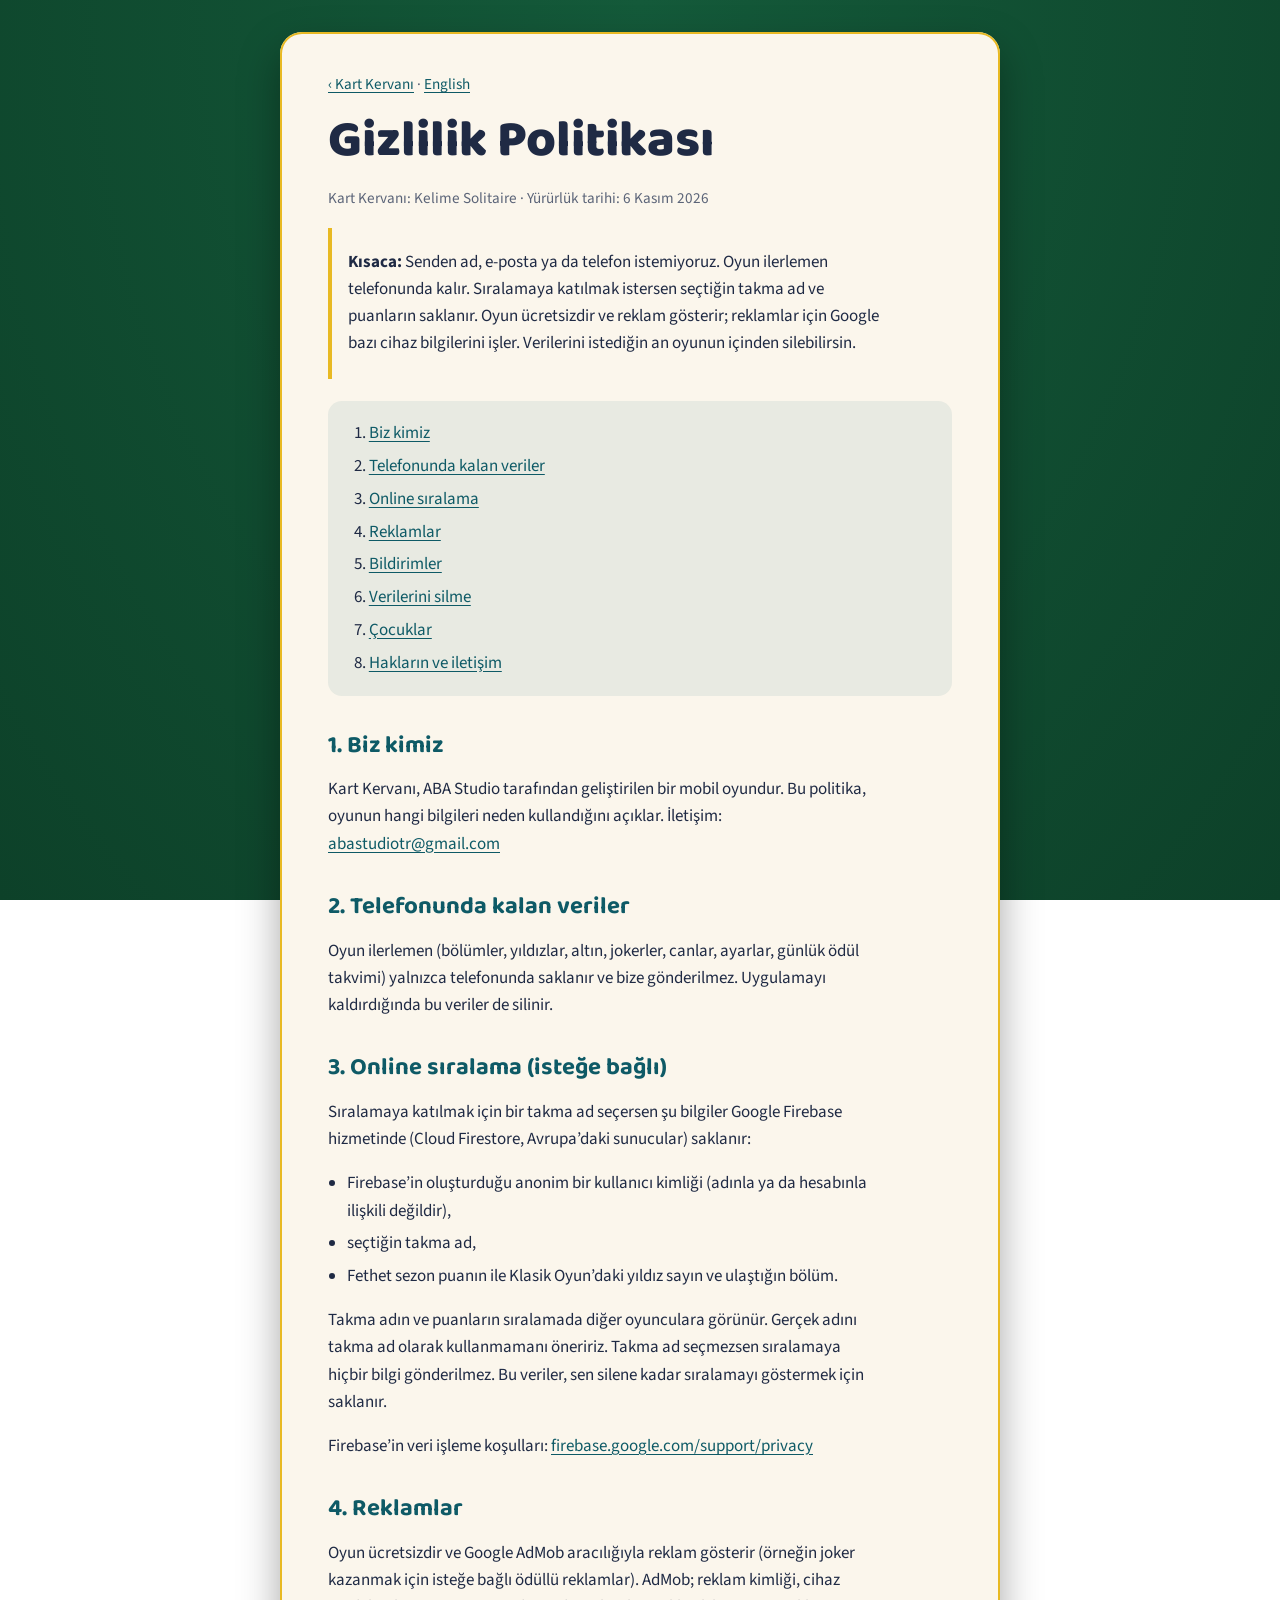
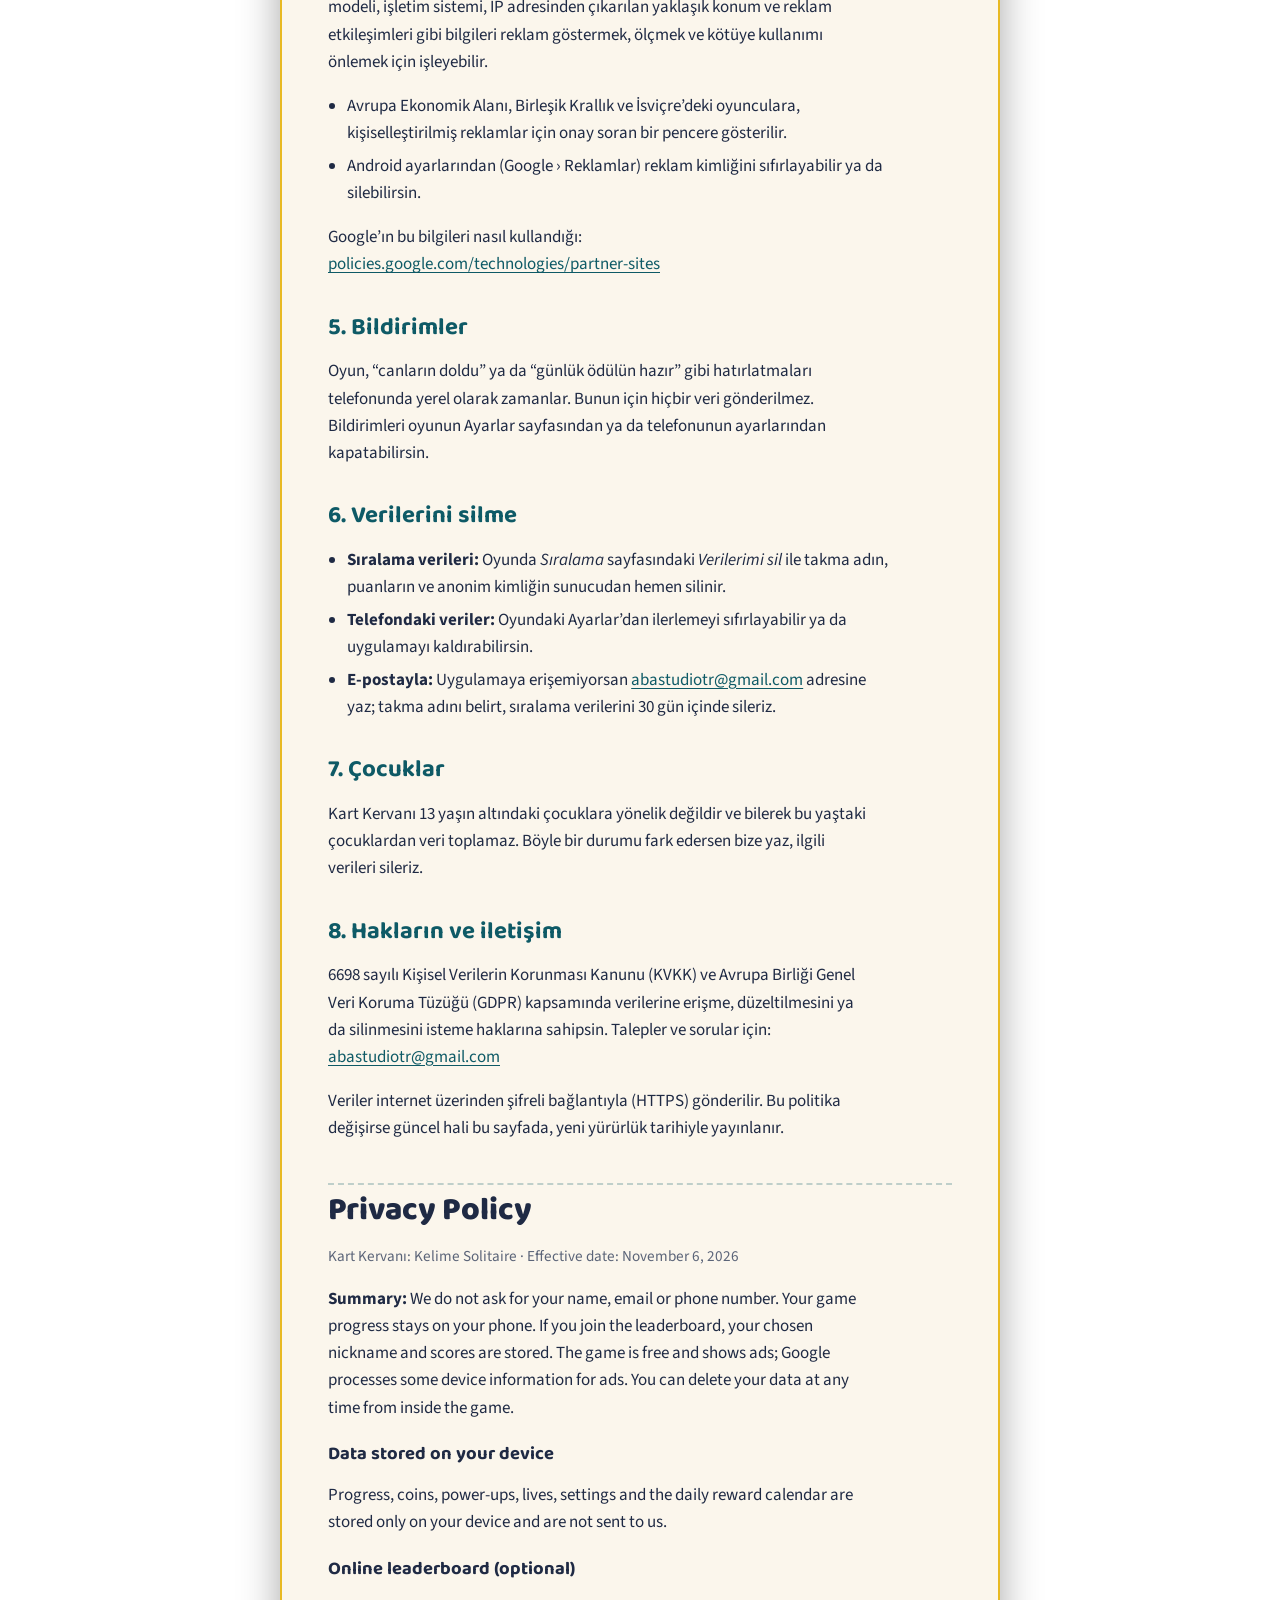
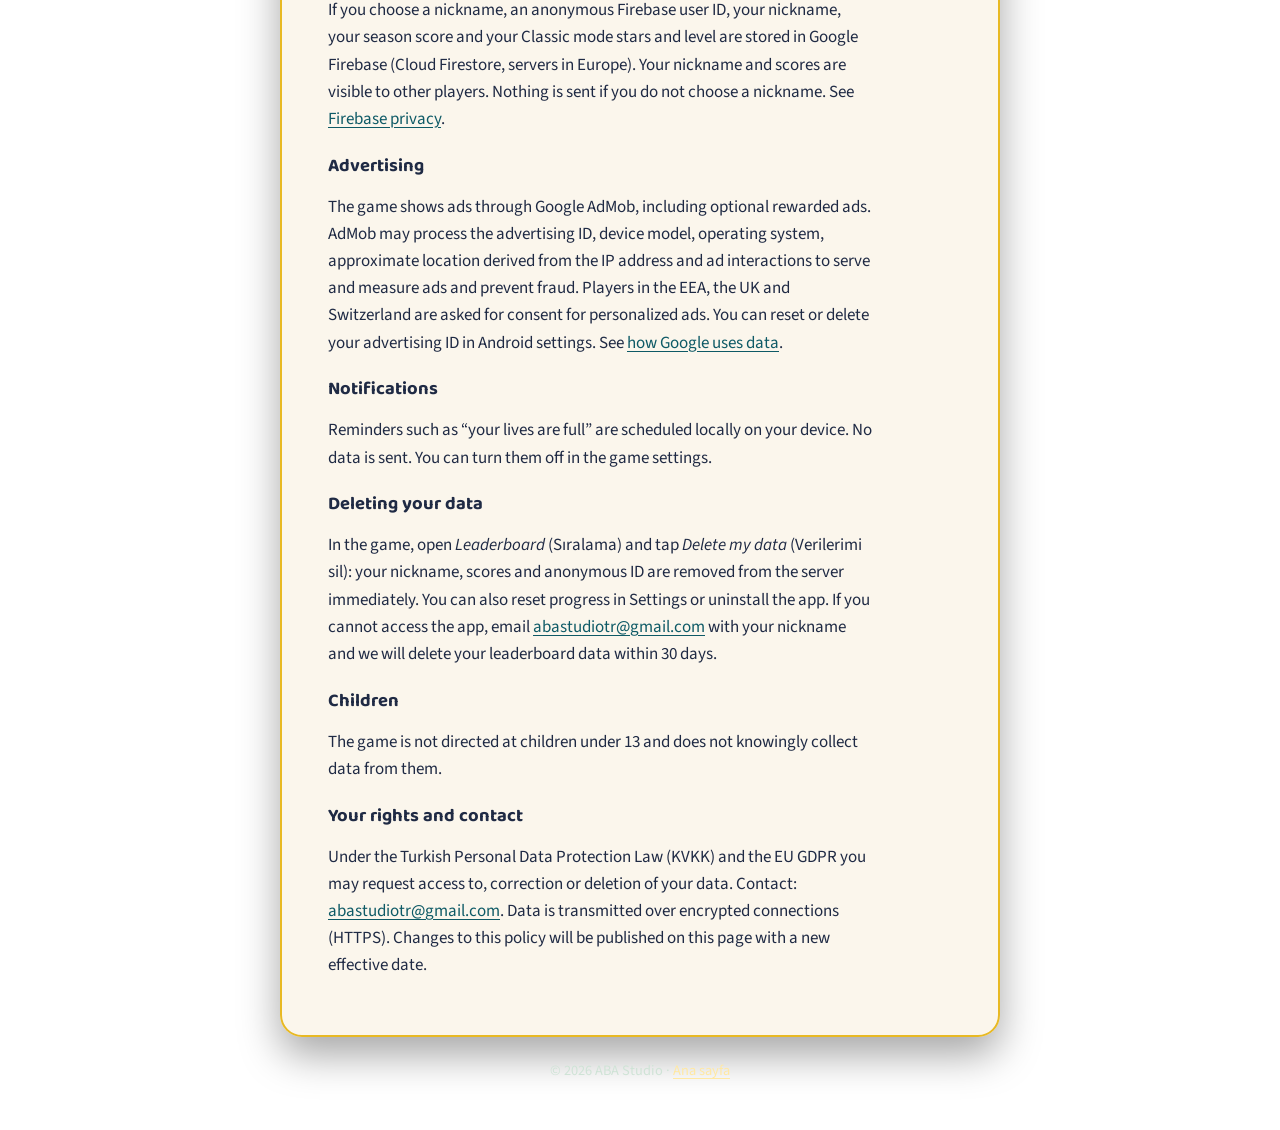
==== gizlilik.html @ 93099895 "Add files via upload" ====
<!doctype html>
<html lang="tr">
<head>
<meta charset="utf-8">
<meta name="viewport" content="width=device-width, initial-scale=1">
<title>Gizlilik Politikası – Kart Kervanı</title>
<meta name="description" content="Kart Kervanı: Kelime Solitaire gizlilik politikası ve veri silme bilgileri.">
<link rel="preconnect" href="https://fonts.googleapis.com">
<link rel="preconnect" href="https://fonts.gstatic.com" crossorigin>
<link href="https://fonts.googleapis.com/css2?family=Baloo+2:wght@700;800&family=Source+Sans+3:wght@400;600&display=swap" rel="stylesheet">
<link rel="stylesheet" href="stil.css">
</head>
<body>
<main class="kart">
  <p class="alt-yazi" style="margin-top:0"><a href="index.html">‹ Kart Kervanı</a> · <a href="#en">English</a></p>
  <h1>Gizlilik Politikası</h1>
  <p class="alt-yazi">Kart Kervanı: Kelime Solitaire · Yürürlük tarihi: 6 Kasım 2026</p>

  <div class="ozet">
    <p><strong>Kısaca:</strong> Senden ad, e-posta ya da telefon istemiyoruz. Oyun ilerlemen telefonunda kalır.
    Sıralamaya katılmak istersen seçtiğin takma ad ve puanların saklanır. Oyun ücretsizdir ve reklam gösterir;
    reklamlar için Google bazı cihaz bilgilerini işler. Verilerini istediğin an oyunun içinden silebilirsin.</p>
  </div>

  <nav class="icindekiler" aria-label="İçindekiler">
    <ol>
      <li><a href="#biz">Biz kimiz</a></li>
      <li><a href="#cihaz">Telefonunda kalan veriler</a></li>
      <li><a href="#siralama">Online sıralama</a></li>
      <li><a href="#reklam">Reklamlar</a></li>
      <li><a href="#bildirim">Bildirimler</a></li>
      <li><a href="#veri-silme">Verilerini silme</a></li>
      <li><a href="#cocuklar">Çocuklar</a></li>
      <li><a href="#haklar">Hakların ve iletişim</a></li>
    </ol>
  </nav>

  <h2 id="biz">1. Biz kimiz</h2>
  <p>Kart Kervanı, ABA Studio tarafından geliştirilen bir mobil oyundur. Bu politika, oyunun hangi bilgileri
  neden kullandığını açıklar. İletişim: <a href="mailto:abastudiotr@gmail.com">abastudiotr@gmail.com</a></p>

  <h2 id="cihaz">2. Telefonunda kalan veriler</h2>
  <p>Oyun ilerlemen (bölümler, yıldızlar, altın, jokerler, canlar, ayarlar, günlük ödül takvimi) yalnızca
  telefonunda saklanır ve bize gönderilmez. Uygulamayı kaldırdığında bu veriler de silinir.</p>

  <h2 id="siralama">3. Online sıralama (isteğe bağlı)</h2>
  <p>Sıralamaya katılmak için bir takma ad seçersen şu bilgiler Google Firebase hizmetinde
  (Cloud Firestore, Avrupa’daki sunucular) saklanır:</p>
  <ul>
    <li>Firebase’in oluşturduğu anonim bir kullanıcı kimliği (adınla ya da hesabınla ilişkili değildir),</li>
    <li>seçtiğin takma ad,</li>
    <li>Fethet sezon puanın ile Klasik Oyun’daki yıldız sayın ve ulaştığın bölüm.</li>
  </ul>
  <p>Takma adın ve puanların sıralamada diğer oyunculara görünür. Gerçek adını takma ad olarak kullanmamanı öneririz.
  Takma ad seçmezsen sıralamaya hiçbir bilgi gönderilmez. Bu veriler, sen silene kadar sıralamayı göstermek için saklanır.</p>
  <p>Firebase’in veri işleme koşulları: <a href="https://firebase.google.com/support/privacy">firebase.google.com/support/privacy</a></p>

  <h2 id="reklam">4. Reklamlar</h2>
  <p>Oyun ücretsizdir ve Google AdMob aracılığıyla reklam gösterir (örneğin joker kazanmak için isteğe bağlı
  ödüllü reklamlar). AdMob; reklam kimliği, cihaz modeli, işletim sistemi, IP adresinden çıkarılan yaklaşık konum
  ve reklam etkileşimleri gibi bilgileri reklam göstermek, ölçmek ve kötüye kullanımı önlemek için işleyebilir.</p>
  <ul>
    <li>Avrupa Ekonomik Alanı, Birleşik Krallık ve İsviçre’deki oyunculara, kişiselleştirilmiş reklamlar için
    onay soran bir pencere gösterilir.</li>
    <li>Android ayarlarından (Google › Reklamlar) reklam kimliğini sıfırlayabilir ya da silebilirsin.</li>
  </ul>
  <p>Google’ın bu bilgileri nasıl kullandığı: <a href="https://policies.google.com/technologies/partner-sites">policies.google.com/technologies/partner-sites</a></p>

  <h2 id="bildirim">5. Bildirimler</h2>
  <p>Oyun, “canların doldu” ya da “günlük ödülün hazır” gibi hatırlatmaları telefonunda yerel olarak zamanlar.
  Bunun için hiçbir veri gönderilmez. Bildirimleri oyunun Ayarlar sayfasından ya da telefonunun ayarlarından kapatabilirsin.</p>

  <h2 id="veri-silme">6. Verilerini silme</h2>
  <ul>
    <li><strong>Sıralama verileri:</strong> Oyunda <em>Sıralama</em> sayfasındaki <em>Verilerimi sil</em> ile takma adın,
    puanların ve anonim kimliğin sunucudan hemen silinir.</li>
    <li><strong>Telefondaki veriler:</strong> Oyundaki Ayarlar’dan ilerlemeyi sıfırlayabilir ya da uygulamayı kaldırabilirsin.</li>
    <li><strong>E-postayla:</strong> Uygulamaya erişemiyorsan <a href="mailto:abastudiotr@gmail.com?subject=Veri%20silme%20talebi">abastudiotr@gmail.com</a>
    adresine yaz; takma adını belirt, sıralama verilerini 30 gün içinde sileriz.</li>
  </ul>

  <h2 id="cocuklar">7. Çocuklar</h2>
  <p>Kart Kervanı 13 yaşın altındaki çocuklara yönelik değildir ve bilerek bu yaştaki çocuklardan veri toplamaz.
  Böyle bir durumu fark edersen bize yaz, ilgili verileri sileriz.</p>

  <h2 id="haklar">8. Hakların ve iletişim</h2>
  <p>6698 sayılı Kişisel Verilerin Korunması Kanunu (KVKK) ve Avrupa Birliği Genel Veri Koruma Tüzüğü (GDPR) kapsamında
  verilerine erişme, düzeltilmesini ya da silinmesini isteme haklarına sahipsin. Talepler ve sorular için:
  <a href="mailto:abastudiotr@gmail.com">abastudiotr@gmail.com</a></p>
  <p>Veriler internet üzerinden şifreli bağlantıyla (HTTPS) gönderilir. Bu politika değişirse güncel hali bu sayfada,
  yeni yürürlük tarihiyle yayınlanır.</p>

  <hr style="border:none;border-top:2px dashed rgba(14,90,102,.25);margin:40px 0 8px">

  <section id="en" lang="en">
    <h1 style="font-size:2rem">Privacy Policy</h1>
    <p class="alt-yazi">Kart Kervanı: Kelime Solitaire · Effective date: November 6, 2026</p>
    <p><strong>Summary:</strong> We do not ask for your name, email or phone number. Your game progress stays on your phone.
    If you join the leaderboard, your chosen nickname and scores are stored. The game is free and shows ads; Google processes
    some device information for ads. You can delete your data at any time from inside the game.</p>

    <h3>Data stored on your device</h3>
    <p>Progress, coins, power-ups, lives, settings and the daily reward calendar are stored only on your device and are not sent to us.</p>

    <h3>Online leaderboard (optional)</h3>
    <p>If you choose a nickname, an anonymous Firebase user ID, your nickname, your season score and your Classic mode stars and level
    are stored in Google Firebase (Cloud Firestore, servers in Europe). Your nickname and scores are visible to other players.
    Nothing is sent if you do not choose a nickname. See <a href="https://firebase.google.com/support/privacy">Firebase privacy</a>.</p>

    <h3>Advertising</h3>
    <p>The game shows ads through Google AdMob, including optional rewarded ads. AdMob may process the advertising ID, device model,
    operating system, approximate location derived from the IP address and ad interactions to serve and measure ads and prevent fraud.
    Players in the EEA, the UK and Switzerland are asked for consent for personalized ads. You can reset or delete your advertising ID
    in Android settings. See <a href="https://policies.google.com/technologies/partner-sites">how Google uses data</a>.</p>

    <h3>Notifications</h3>
    <p>Reminders such as “your lives are full” are scheduled locally on your device. No data is sent. You can turn them off in the game settings.</p>

    <h3 id="data-deletion">Deleting your data</h3>
    <p>In the game, open <em>Leaderboard</em> (Sıralama) and tap <em>Delete my data</em> (Verilerimi sil): your nickname, scores and
    anonymous ID are removed from the server immediately. You can also reset progress in Settings or uninstall the app. If you cannot
    access the app, email <a href="mailto:abastudiotr@gmail.com?subject=Data%20deletion%20request">abastudiotr@gmail.com</a> with your
    nickname and we will delete your leaderboard data within 30 days.</p>

    <h3>Children</h3>
    <p>The game is not directed at children under 13 and does not knowingly collect data from them.</p>

    <h3>Your rights and contact</h3>
    <p>Under the Turkish Personal Data Protection Law (KVKK) and the EU GDPR you may request access to, correction or deletion of your data.
    Contact: <a href="mailto:abastudiotr@gmail.com">abastudiotr@gmail.com</a>. Data is transmitted over encrypted connections (HTTPS).
    Changes to this policy will be published on this page with a new effective date.</p>
  </section>
</main>
<footer>© 2026 ABA Studio · <a href="index.html">Ana sayfa</a></footer>
</body>
</html>
---- stil.css ----
/* ABA Studio – ortak stil. Sayfa: yeşil oyun masası üstünde krem bir kart. */
:root {
  --masa: #145A3A;
  --masa-koyu: #0D4129;
  --cini: #0E5A66;
  --altin: #E8B923;
  --kart: #FBF6EC;
  --murekkep: #1F2A44;
  --soluk: #5B6478;
  color-scheme: light;
}
@media (prefers-color-scheme: dark) {
  :root:not([data-theme="light"]) {
    --masa: #0C3A25;
    --masa-koyu: #072617;
    --kart: #1E2A2B;
    --murekkep: #EDE6D6;
    --soluk: #A9B4AE;
    --cini: #5FB8C2;
    color-scheme: dark;
  }
}
:root[data-theme="dark"] {
  --masa: #0C3A25; --masa-koyu: #072617; --kart: #1E2A2B;
  --murekkep: #EDE6D6; --soluk: #A9B4AE; --cini: #5FB8C2; color-scheme: dark;
}

* { box-sizing: border-box; }
html { scroll-behavior: smooth; }
@media (prefers-reduced-motion: reduce) { html { scroll-behavior: auto; } }

body {
  margin: 0;
  min-height: 100vh;
  background: radial-gradient(ellipse at 50% 0%, var(--masa) 0%, var(--masa-koyu) 100%) fixed;
  color: var(--murekkep);
  font: 17px/1.6 "Source Sans 3", "Segoe UI", Roboto, Arial, sans-serif;
  padding: 32px 16px 48px;
}

.kart {
  max-width: 720px;
  margin: 0 auto;
  background: var(--kart);
  border-radius: 22px;
  padding: 40px clamp(20px, 5vw, 48px);
  box-shadow: 0 0 0 2px var(--altin) inset, 0 18px 40px rgba(0, 0, 0, .35);
}

h1, h2, h3 {
  font-family: "Baloo 2", "Segoe UI", Roboto, Arial, sans-serif;
  line-height: 1.15;
  margin: 0;
}
h1 { font-size: clamp(2.2rem, 7vw, 3.2rem); font-weight: 800; }
h2 { font-size: 1.5rem; font-weight: 700; margin-top: 2.2rem; color: var(--cini); }
h3 { font-size: 1.15rem; font-weight: 700; margin-top: 1.4rem; }
p, li { max-width: 68ch; }
ul { padding-left: 1.2rem; }
li { margin: .35rem 0; }

a { color: var(--cini); text-underline-offset: 3px; }
a:focus-visible { outline: 3px solid var(--altin); outline-offset: 3px; border-radius: 4px; }

.alt-yazi { color: var(--soluk); font-size: .95rem; }

/* Ana sayfa: kart köşelerinde iskambil gibi küçük simgeler */
.kose { font-size: 1.6rem; line-height: 1; color: var(--cini); }
.kose.alt { text-align: right; transform: rotate(180deg); }

.uygulama { display: flex; gap: 18px; align-items: center; margin: 22px 0 8px; }
.ikon {
  flex: none; width: 76px; height: 76px; border-radius: 18px;
  background: var(--cini); display: grid; place-items: center; font-size: 42px;
  box-shadow: 0 0 0 2px var(--altin) inset;
}
.dugme {
  display: inline-block; margin-top: 18px; padding: 12px 22px; border-radius: 14px;
  background: var(--altin); color: #0B3D2E; font-weight: 700; text-decoration: none;
}
.dugme.soluk { background: transparent; color: var(--cini); box-shadow: 0 0 0 1.5px var(--cini) inset; margin-left: 8px; }

/* Politika: içindekiler */
.icindekiler { background: rgba(14, 90, 102, .08); border-radius: 14px; padding: 14px 20px; margin: 22px 0; }
.icindekiler ol { margin: 0; padding-left: 1.3rem; }
.ozet { border-left: 4px solid var(--altin); padding: 4px 0 4px 16px; margin: 18px 0; }

footer { max-width: 720px; margin: 22px auto 0; text-align: center; color: #CFE3D6; font-size: .9rem; }
footer a { color: #FFE8A3; }
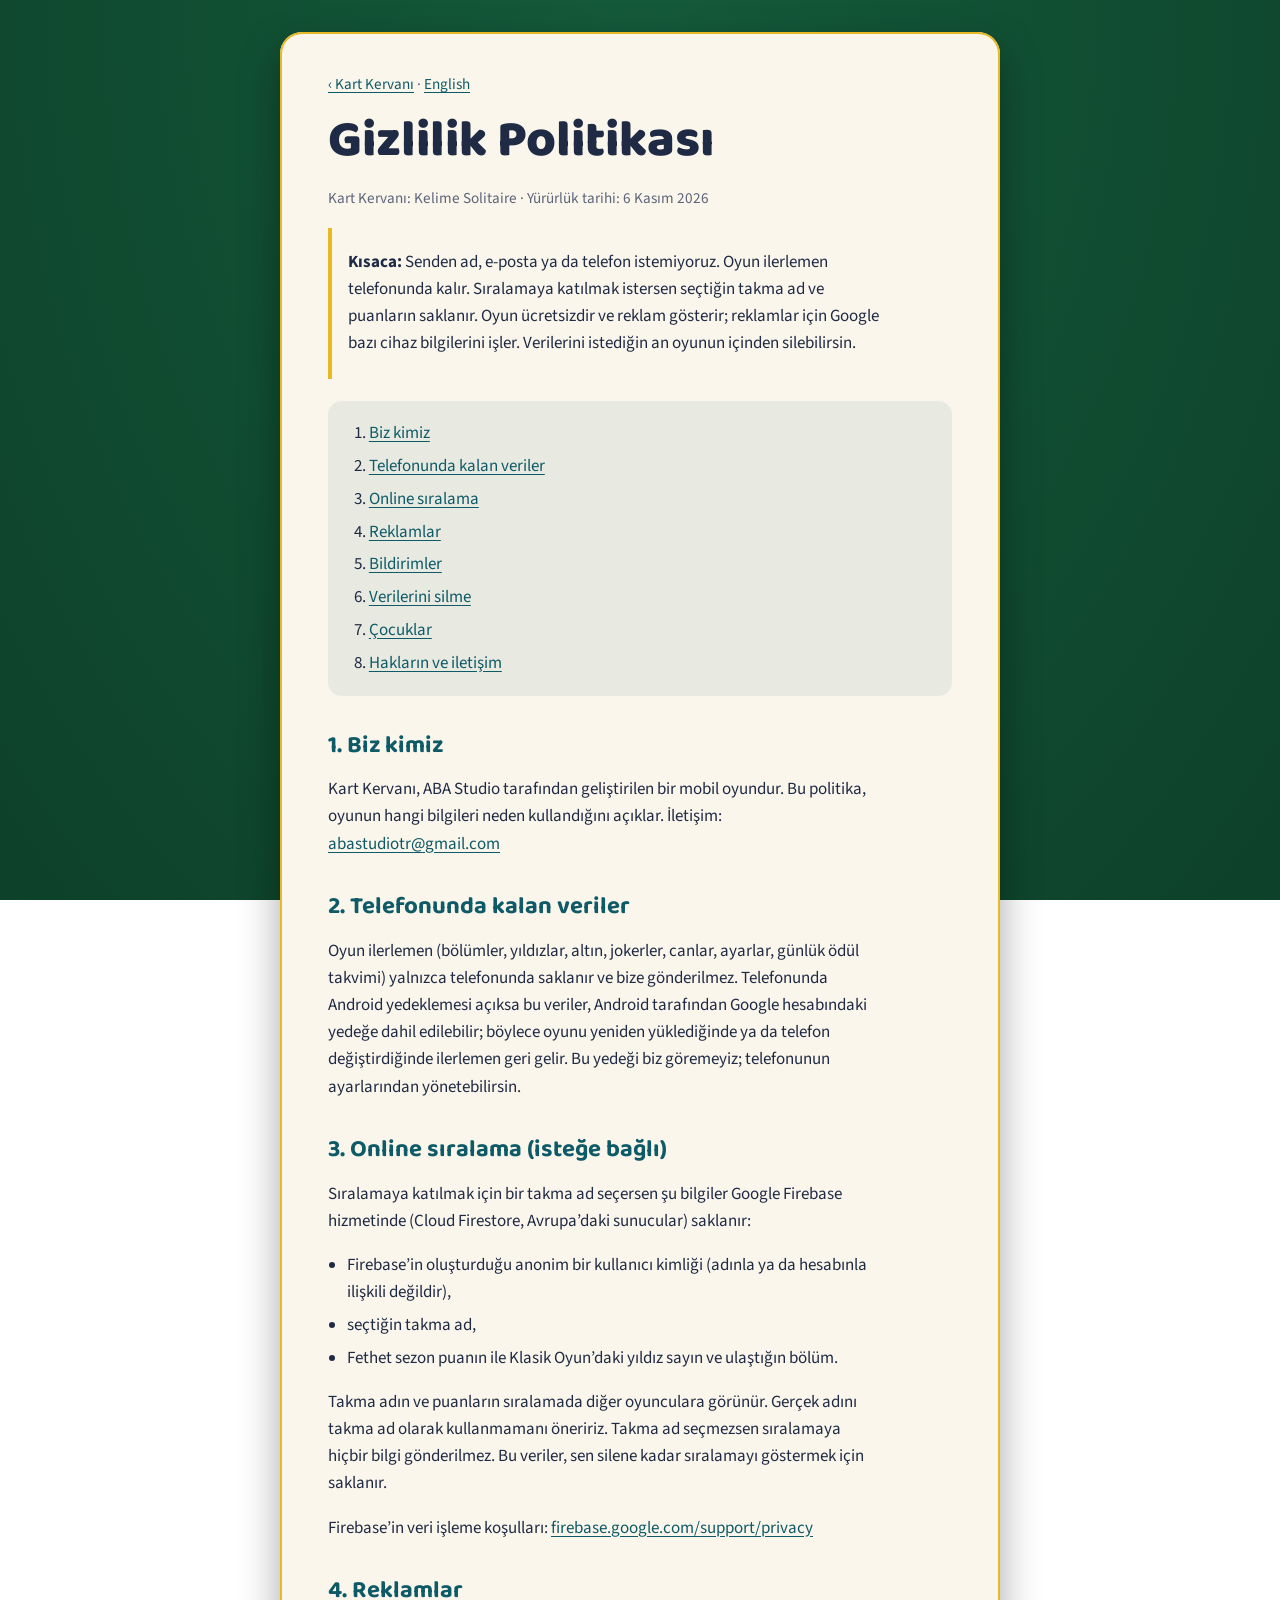
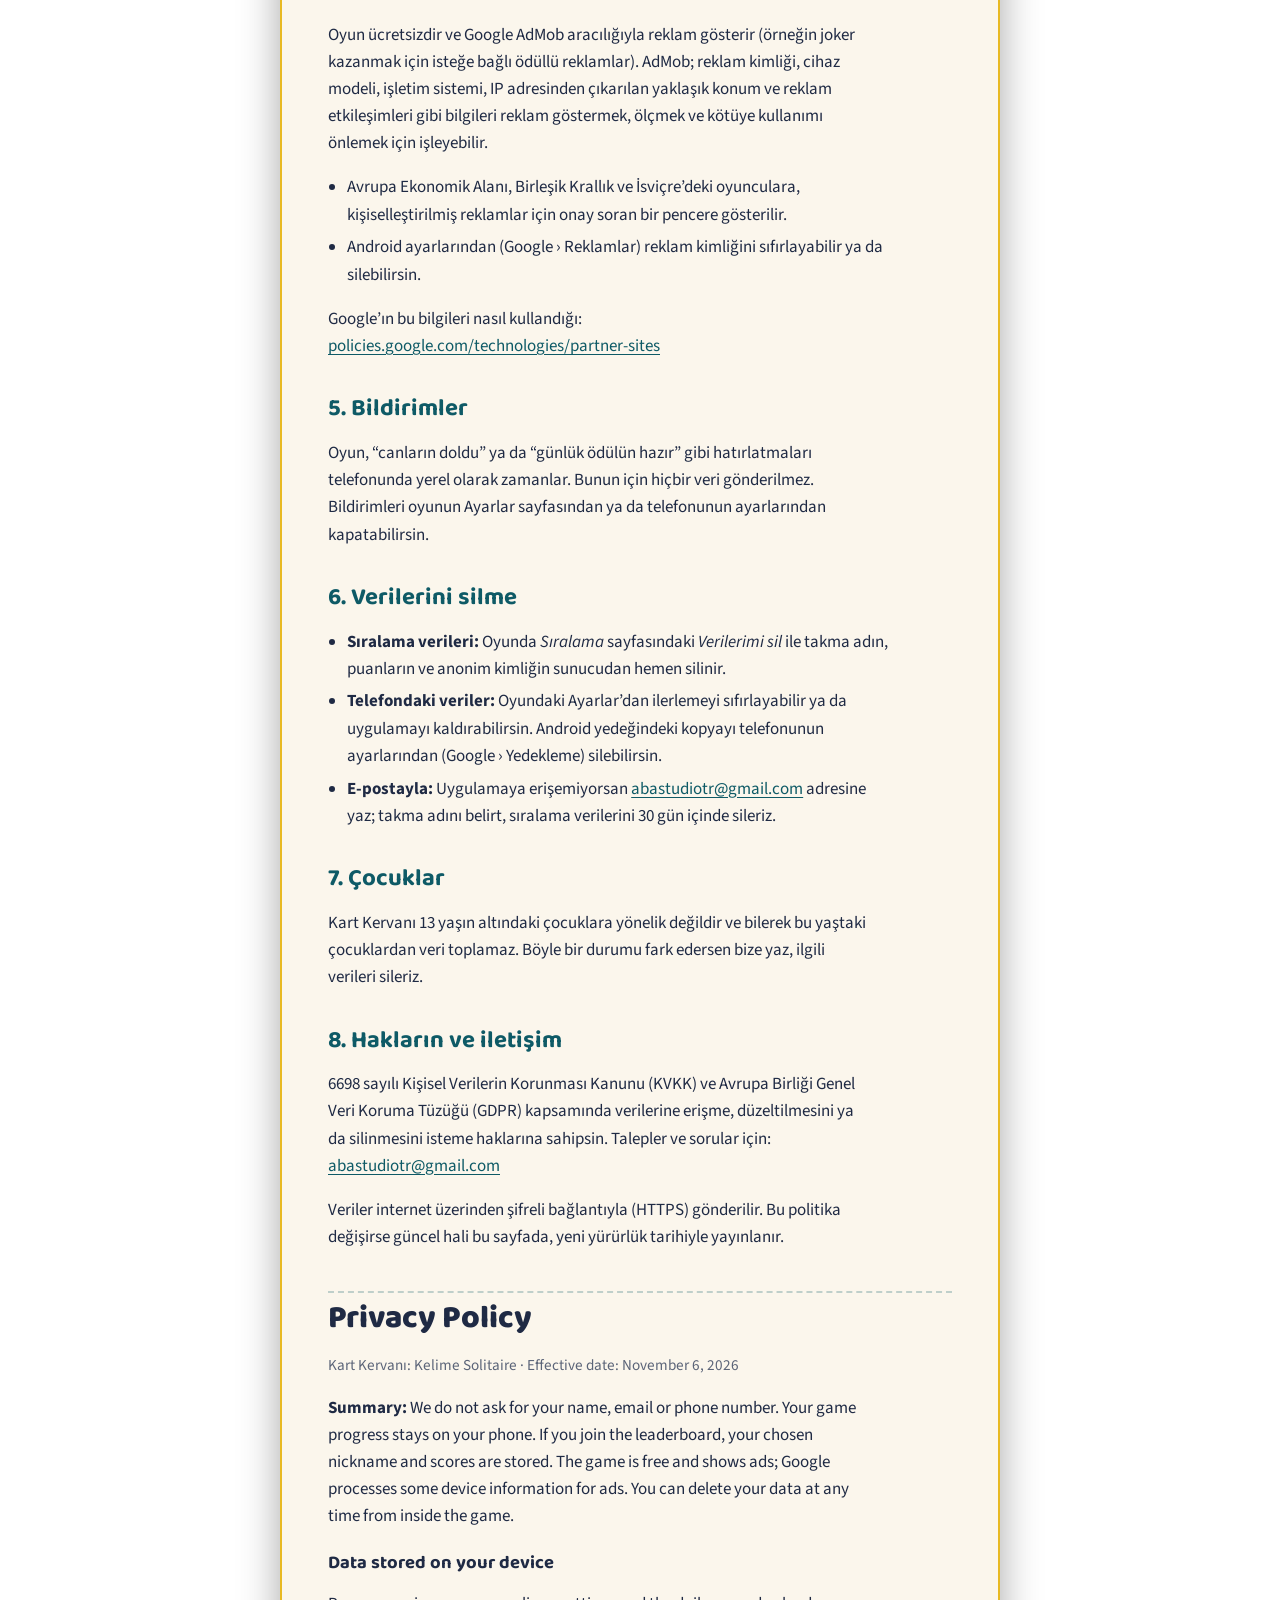
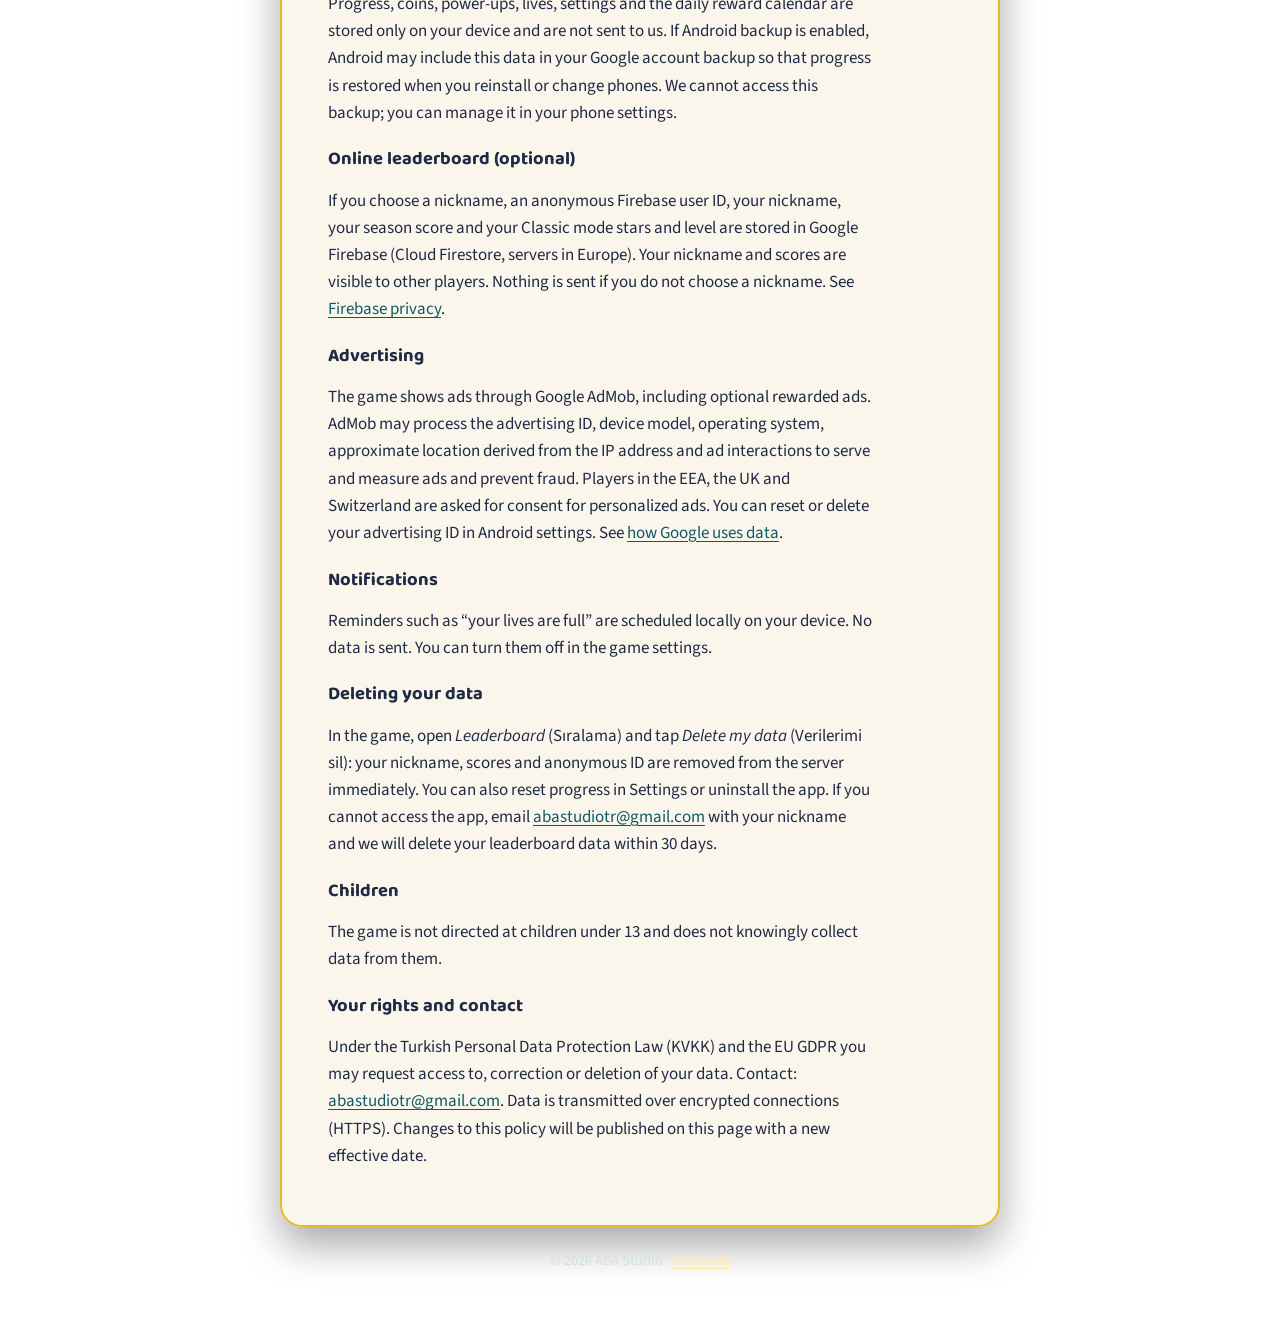
==== commit 1da27023: "Add files via upload" ====
--- a/gizlilik.html
+++ b/gizlilik.html
@@ -41,7 +41,9 @@
 
   <h2 id="cihaz">2. Telefonunda kalan veriler</h2>
   <p>Oyun ilerlemen (bölümler, yıldızlar, altın, jokerler, canlar, ayarlar, günlük ödül takvimi) yalnızca
-  telefonunda saklanır ve bize gönderilmez. Uygulamayı kaldırdığında bu veriler de silinir.</p>
+  telefonunda saklanır ve bize gönderilmez. Telefonunda Android yedeklemesi açıksa bu veriler, Android tarafından
+  Google hesabındaki yedeğe dahil edilebilir; böylece oyunu yeniden yüklediğinde ya da telefon değiştirdiğinde ilerlemen
+  geri gelir. Bu yedeği biz göremeyiz; telefonunun ayarlarından yönetebilirsin.</p>
 
   <h2 id="siralama">3. Online sıralama (isteğe bağlı)</h2>
   <p>Sıralamaya katılmak için bir takma ad seçersen şu bilgiler Google Firebase hizmetinde
@@ -74,7 +76,8 @@
   <ul>
     <li><strong>Sıralama verileri:</strong> Oyunda <em>Sıralama</em> sayfasındaki <em>Verilerimi sil</em> ile takma adın,
     puanların ve anonim kimliğin sunucudan hemen silinir.</li>
-    <li><strong>Telefondaki veriler:</strong> Oyundaki Ayarlar’dan ilerlemeyi sıfırlayabilir ya da uygulamayı kaldırabilirsin.</li>
+    <li><strong>Telefondaki veriler:</strong> Oyundaki Ayarlar’dan ilerlemeyi sıfırlayabilir ya da uygulamayı kaldırabilirsin.
+    Android yedeğindeki kopyayı telefonunun ayarlarından (Google › Yedekleme) silebilirsin.</li>
     <li><strong>E-postayla:</strong> Uygulamaya erişemiyorsan <a href="mailto:abastudiotr@gmail.com?subject=Veri%20silme%20talebi">abastudiotr@gmail.com</a>
     adresine yaz; takma adını belirt, sıralama verilerini 30 gün içinde sileriz.</li>
   </ul>
@@ -100,7 +103,9 @@
     some device information for ads. You can delete your data at any time from inside the game.</p>
 
     <h3>Data stored on your device</h3>
-    <p>Progress, coins, power-ups, lives, settings and the daily reward calendar are stored only on your device and are not sent to us.</p>
+    <p>Progress, coins, power-ups, lives, settings and the daily reward calendar are stored only on your device and are not sent to us.
+    If Android backup is enabled, Android may include this data in your Google account backup so that progress is restored when you
+    reinstall or change phones. We cannot access this backup; you can manage it in your phone settings.</p>
 
     <h3>Online leaderboard (optional)</h3>
     <p>If you choose a nickname, an anonymous Firebase user ID, your nickname, your season score and your Classic mode stars and level
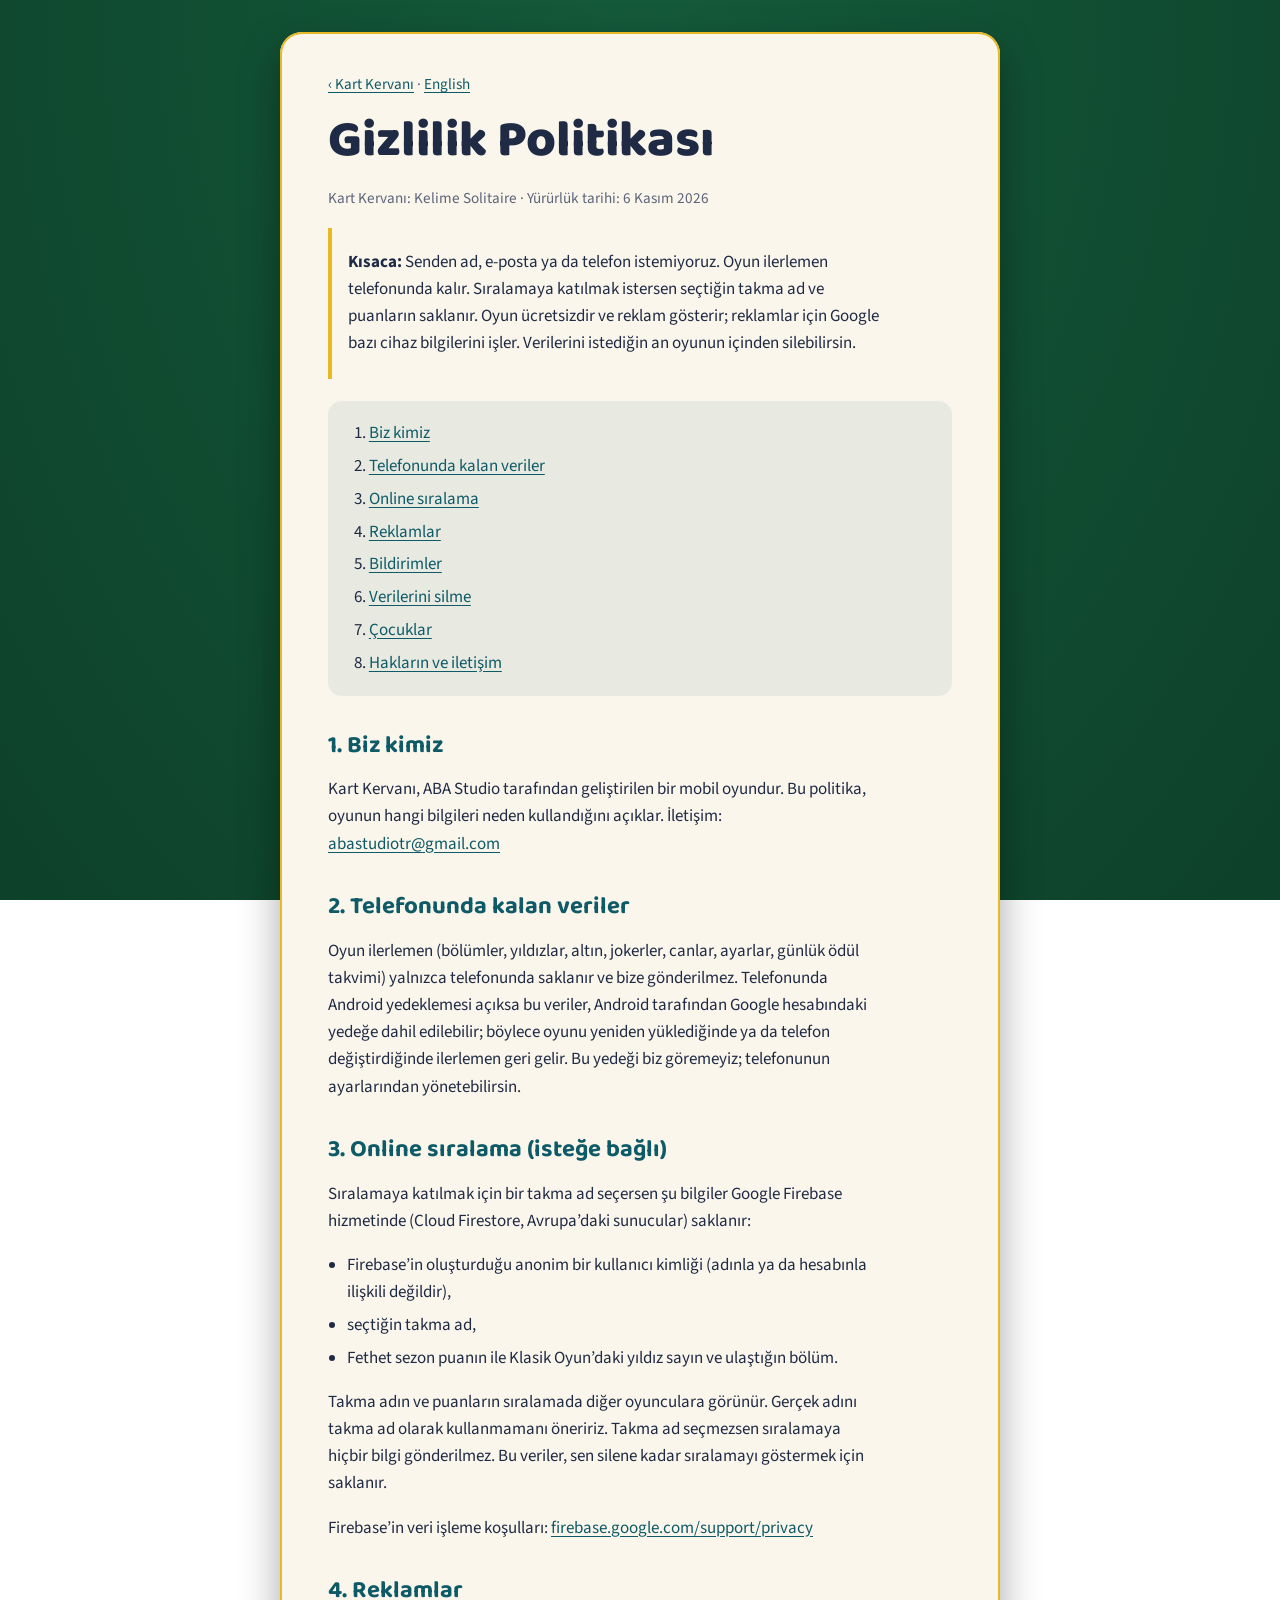
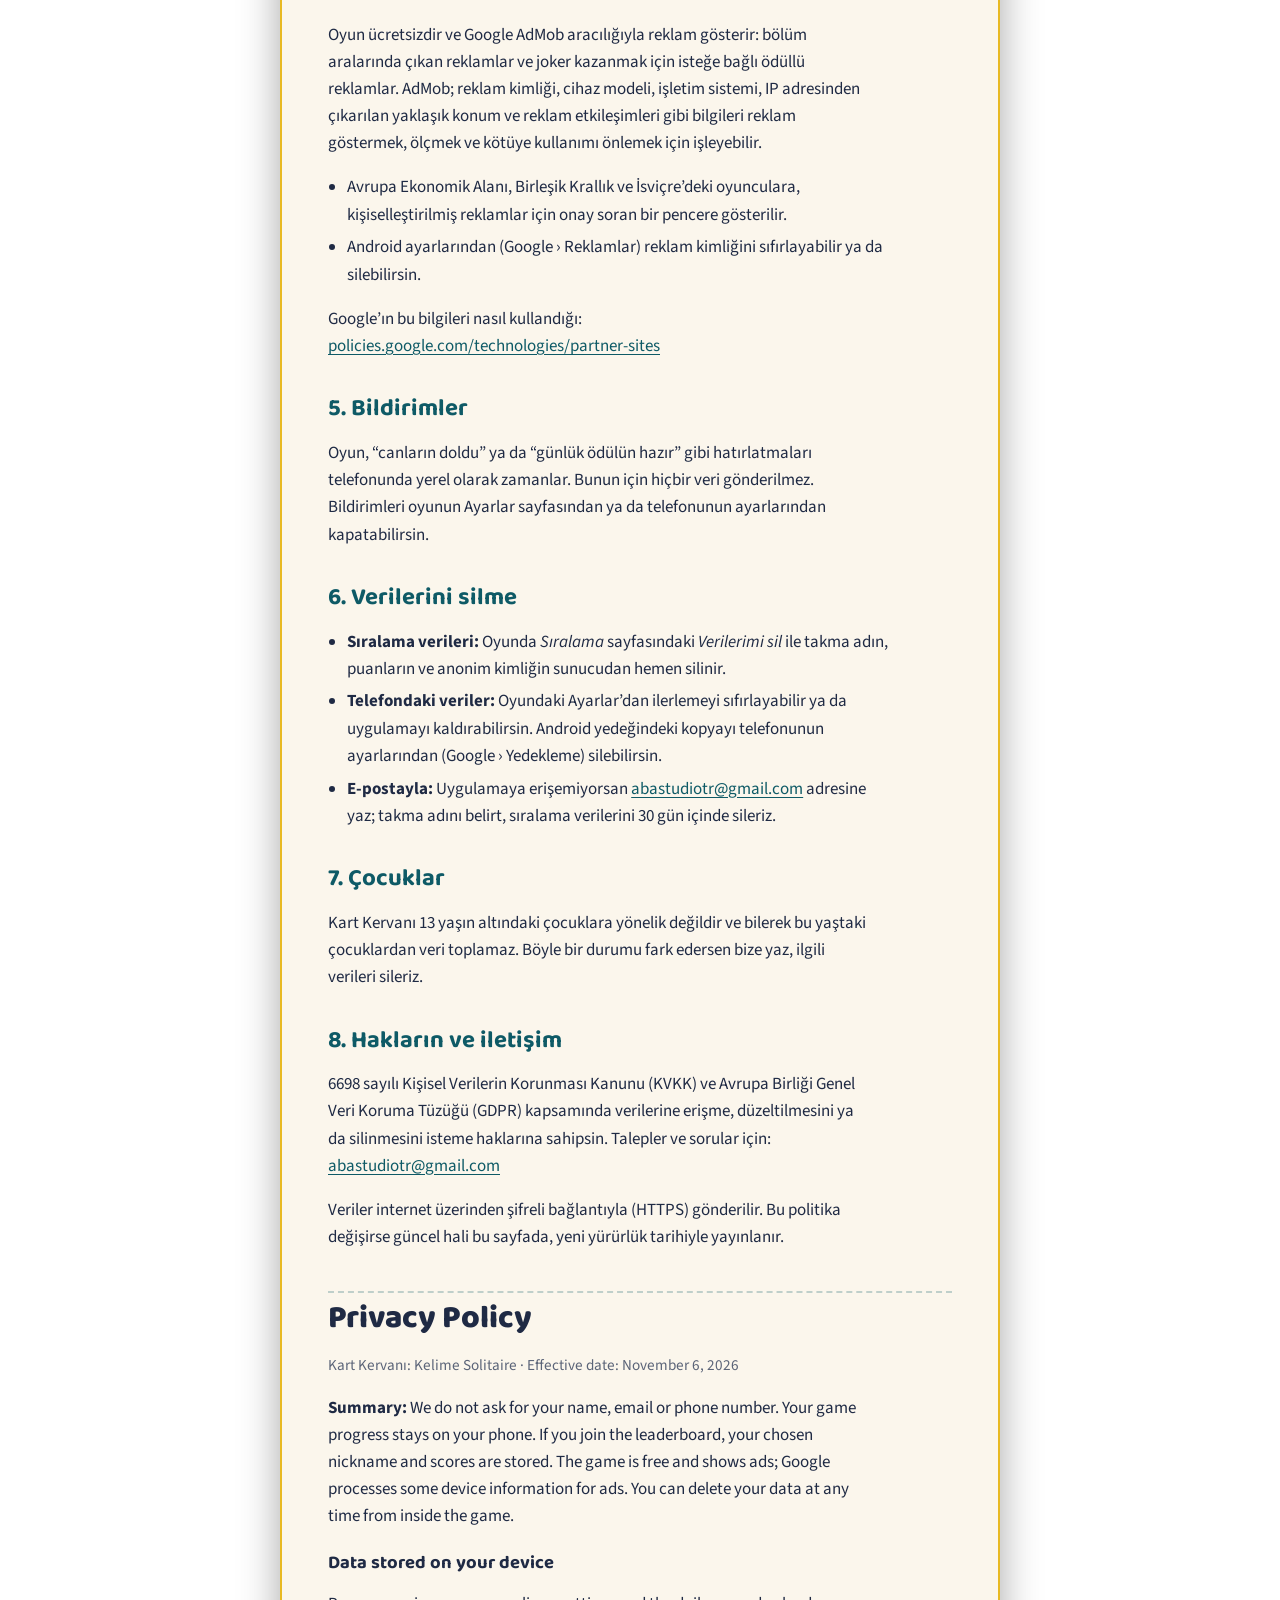
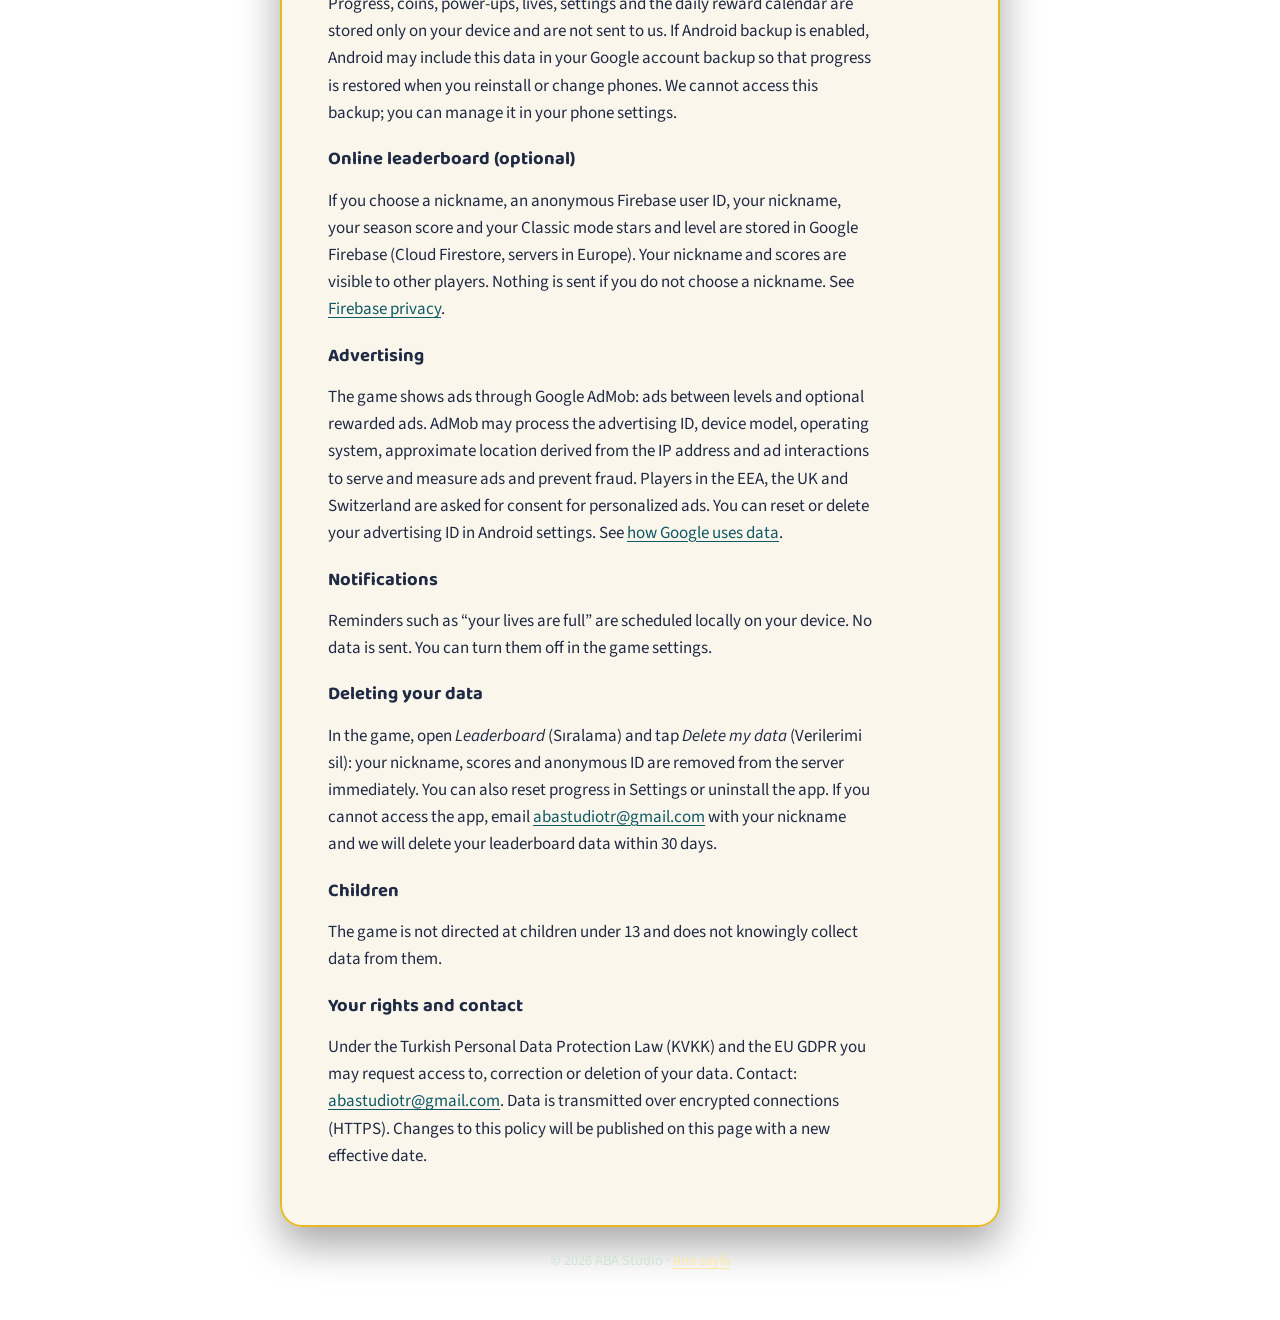
==== commit d924fdce: "Add files via upload" ====
--- a/gizlilik.html
+++ b/gizlilik.html
@@ -58,8 +58,8 @@
   <p>Firebase’in veri işleme koşulları: <a href="https://firebase.google.com/support/privacy">firebase.google.com/support/privacy</a></p>
 
   <h2 id="reklam">4. Reklamlar</h2>
-  <p>Oyun ücretsizdir ve Google AdMob aracılığıyla reklam gösterir (örneğin joker kazanmak için isteğe bağlı
-  ödüllü reklamlar). AdMob; reklam kimliği, cihaz modeli, işletim sistemi, IP adresinden çıkarılan yaklaşık konum
+  <p>Oyun ücretsizdir ve Google AdMob aracılığıyla reklam gösterir: bölüm aralarında çıkan reklamlar ve joker
+  kazanmak için isteğe bağlı ödüllü reklamlar. AdMob; reklam kimliği, cihaz modeli, işletim sistemi, IP adresinden çıkarılan yaklaşık konum
   ve reklam etkileşimleri gibi bilgileri reklam göstermek, ölçmek ve kötüye kullanımı önlemek için işleyebilir.</p>
   <ul>
     <li>Avrupa Ekonomik Alanı, Birleşik Krallık ve İsviçre’deki oyunculara, kişiselleştirilmiş reklamlar için
@@ -113,7 +113,7 @@
     Nothing is sent if you do not choose a nickname. See <a href="https://firebase.google.com/support/privacy">Firebase privacy</a>.</p>
 
     <h3>Advertising</h3>
-    <p>The game shows ads through Google AdMob, including optional rewarded ads. AdMob may process the advertising ID, device model,
+    <p>The game shows ads through Google AdMob: ads between levels and optional rewarded ads. AdMob may process the advertising ID, device model,
     operating system, approximate location derived from the IP address and ad interactions to serve and measure ads and prevent fraud.
     Players in the EEA, the UK and Switzerland are asked for consent for personalized ads. You can reset or delete your advertising ID
     in Android settings. See <a href="https://policies.google.com/technologies/partner-sites">how Google uses data</a>.</p>
